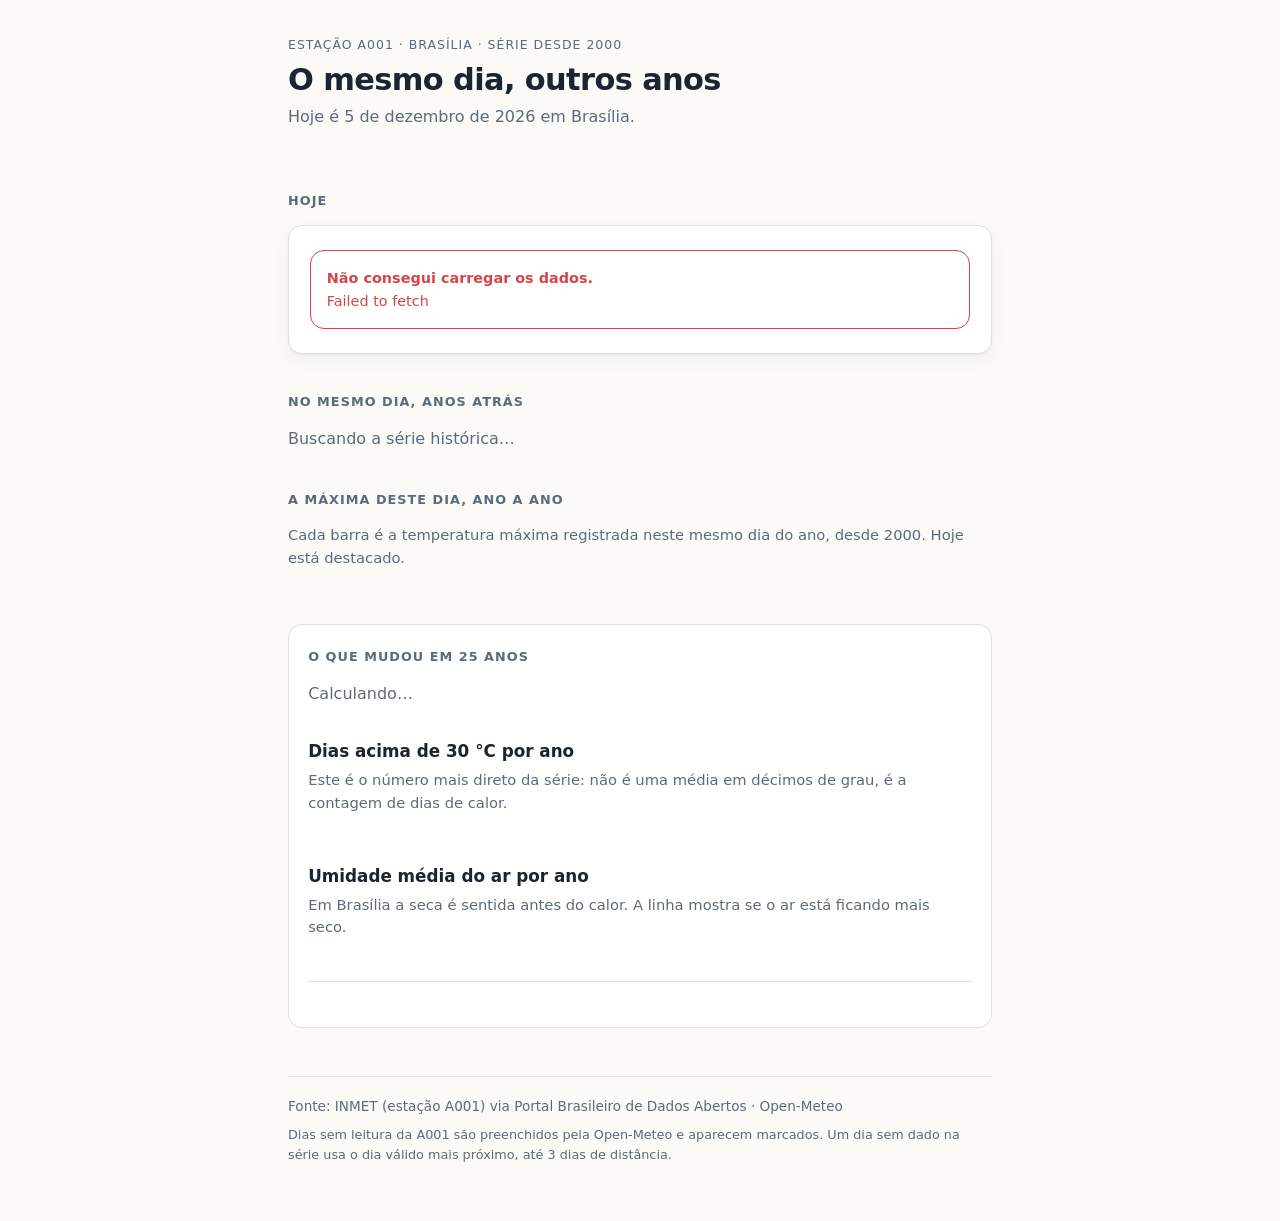
==== site/index.html @ 70889182 "Design comportamental: manchete, ordem dos anos, estado vazio e geracao Auditoria pelas 7 lentes. Ci" ====
<!doctype html>
<html lang="pt-BR">
<head>
<meta charset="utf-8">
<meta name="viewport" content="width=device-width, initial-scale=1">
<title>Clima de Brasília — hoje e no passado</title>
<meta name="description" content="Compare a temperatura de hoje em Brasília com o mesmo dia há 1, 5, 10 e 20 anos, com dados do INMET desde 2000.">
<link rel="stylesheet" href="estilo.css">
</head>
<body>

<header class="topo">
  <p class="olho">Estação A001 · Brasília · série desde 2000</p>
  <h1>O mesmo dia, outros anos</h1>
  <p class="subtitulo" id="subtitulo">Carregando…</p>
</header>

<main>

  <!-- A manchete vem antes de tudo: e o achado que da sentido ao resto da pagina. -->
  <section class="manchete" id="manchete" hidden>
    <p class="manchete-frase" id="manchete-frase"></p>
    <p class="manchete-fonte" id="manchete-fonte"></p>
  </section>

  <!-- O aluno escolhe algo antes de ler: o que ele mesmo gera, ele lembra. -->
  <section class="bloco geracao" id="geracao" hidden>
    <label class="geracao-rotulo" for="ano-nascimento">Em que ano você nasceu?</label>
    <div class="geracao-campo">
      <input type="number" id="ano-nascimento" inputmode="numeric"
             min="1990" max="2026" step="1" placeholder="2009" autocomplete="off">
      <button type="button" id="geracao-botao">Ver meu clima</button>
    </div>
    <p class="geracao-resposta" id="geracao-resposta" hidden></p>
  </section>

  <section class="bloco" aria-labelledby="t-hoje">
    <h2 id="t-hoje" class="rotulo">Hoje</h2>
    <div id="cartao-hoje" class="cartao cartao-hoje">
      <p class="carregando">Buscando a temperatura de hoje…</p>
    </div>
  </section>

  <section class="bloco" aria-labelledby="t-antes">
    <h2 id="t-antes" class="rotulo">No mesmo dia, anos atrás</h2>
    <div id="cartoes-passado" class="grade">
      <p class="carregando">Buscando a série histórica…</p>
    </div>
    <p class="nota" id="nota-aproximacao" hidden></p>
  </section>

  <section class="bloco" aria-labelledby="t-serie">
    <h2 id="t-serie" class="rotulo">A máxima deste dia, ano a ano</h2>
    <p class="explica">Cada barra é a temperatura máxima registrada neste mesmo dia do ano, desde 2000. Hoje está destacado.</p>
    <div id="grafico-serie" class="grafico"></div>
  </section>

  <section class="bloco destaque" aria-labelledby="t-tendencia">
    <h2 id="t-tendencia" class="rotulo">O que mudou em 25 anos</h2>
    <div id="tendencias" class="tendencias">
      <p class="carregando">Calculando…</p>
    </div>

    <h3 class="sub">Dias acima de 30 °C por ano</h3>
    <p class="explica">Este é o número mais direto da série: não é uma média em décimos de grau, é a contagem de dias de calor.</p>
    <div id="grafico-quentes" class="grafico"></div>

    <h3 class="sub">Umidade média do ar por ano</h3>
    <p class="explica">Em Brasília a seca é sentida antes do calor. A linha mostra se o ar está ficando mais seco.</p>
    <div id="grafico-umidade" class="grafico"></div>

    <div class="leitura" id="leitura-honesta"></div>
  </section>

</main>

<footer>
  <p>Fonte: INMET (estação A001) via Portal Brasileiro de Dados Abertos · Open-Meteo</p>
  <p class="miudo">Dias sem leitura da A001 são preenchidos pela Open-Meteo e aparecem marcados. Um dia sem dado na série usa o dia válido mais próximo, até 3 dias de distância.</p>
</footer>

<script src="app.js"></script>
</body>
</html>
---- site/estilo.css ----
/* Clima Brasilia - mobile first, sem framework. */

:root {
  --tinta:        #1b2430;
  --tinta-fraca:  #5b6b7c;
  --papel:        #fbfaf7;
  --papel-cartao: #ffffff;
  --linha:        #e3e0d9;
  --quente:       #d64545;
  --frio:         #3b7ea1;
  --seco:         #c98a2b;
  --chuva:        #3b7ea1;
  --hoje:         #1b2430;
  --raio: 14px;
  --sombra: 0 1px 2px rgba(27, 36, 48, .06), 0 6px 18px rgba(27, 36, 48, .05);
}

@media (prefers-color-scheme: dark) {
  :root {
    --tinta:        #eef1f4;
    --tinta-fraca:  #9aa8b6;
    --papel:        #14181d;
    --papel-cartao: #1c2229;
    --linha:        #2c343d;
    --quente:       #ff6b6b;
    --frio:         #6fb3d2;
    --seco:         #e0a94a;
    --hoje:         #eef1f4;
    --sombra: 0 1px 2px rgba(0, 0, 0, .3), 0 6px 18px rgba(0, 0, 0, .25);
  }
}

* { box-sizing: border-box; }

body {
  margin: 0;
  padding: 0 1.1rem 3rem;
  background: var(--papel);
  color: var(--tinta);
  font: 16px/1.55 system-ui, -apple-system, "Segoe UI", Roboto, sans-serif;
  -webkit-text-size-adjust: 100%;
}

main, header, footer { max-width: 44rem; margin: 0 auto; }

/* ---------- topo ---------- */

.topo { padding: 2.2rem 0 1.4rem; }

.olho {
  margin: 0 0 .5rem;
  font-size: .78rem;
  letter-spacing: .08em;
  text-transform: uppercase;
  color: var(--tinta-fraca);
}

h1 {
  margin: 0;
  font-size: 1.9rem;
  line-height: 1.15;
  letter-spacing: -.02em;
}

.subtitulo { margin: .5rem 0 0; color: var(--tinta-fraca); }

/* ---------- manchete (o achado, antes de tudo) ---------- */

.manchete {
  margin: 1.4rem 0 2rem;
  padding: 1.2rem 1.2rem 1.1rem;
  border-radius: var(--raio);
  background: var(--quente);
  color: #fff;
}

.manchete-frase {
  margin: 0;
  font-size: 1.32rem;
  line-height: 1.28;
  font-weight: 600;
  letter-spacing: -.015em;
}

.manchete-frase b { font-weight: 800; }

.manchete-fonte {
  margin: .55rem 0 0;
  font-size: .78rem;
  opacity: .85;
}

/* ---------- geracao (o aluno produz antes de ler) ---------- */

.geracao {
  background: var(--papel-cartao);
  border: 1px solid var(--linha);
  border-radius: var(--raio);
  padding: 1.1rem 1.2rem 1.2rem;
}

.geracao-rotulo {
  display: block;
  font-size: 1.02rem;
  font-weight: 600;
  margin-bottom: .7rem;
}

.geracao-campo { display: flex; gap: .5rem; }

.geracao-campo input {
  flex: 0 1 7rem;
  font: inherit;
  padding: .55rem .7rem;
  border: 1px solid var(--linha);
  border-radius: 9px;
  background: var(--papel);
  color: var(--tinta);
  -moz-appearance: textfield;
}
.geracao-campo input::-webkit-outer-spin-button,
.geracao-campo input::-webkit-inner-spin-button { -webkit-appearance: none; margin: 0; }

.geracao-campo button {
  font: inherit;
  font-weight: 600;
  padding: .55rem 1rem;
  border: 0;
  border-radius: 9px;
  background: var(--tinta);
  color: var(--papel);
  cursor: pointer;
}
.geracao-campo button:hover { opacity: .88; }

.geracao-resposta {
  margin: .9rem 0 0;
  font-size: 1rem;
  line-height: 1.5;
  padding-top: .9rem;
  border-top: 1px solid var(--linha);
}
.geracao-resposta strong { color: var(--quente); }
.geracao-resposta .miudo { display: block; margin-top: .4rem; color: var(--tinta-fraca); }

/* ---------- blocos ---------- */

.bloco { margin: 2.4rem 0; }

.rotulo {
  margin: 0 0 .9rem;
  font-size: .8rem;
  letter-spacing: .08em;
  text-transform: uppercase;
  color: var(--tinta-fraca);
  font-weight: 600;
}

.sub { margin: 2rem 0 .3rem; font-size: 1.05rem; }

.explica { margin: .1rem 0 1rem; color: var(--tinta-fraca); font-size: .92rem; }

.destaque {
  background: var(--papel-cartao);
  border: 1px solid var(--linha);
  border-radius: var(--raio);
  padding: 1.4rem 1.2rem 1.6rem;
}

/* ---------- cartoes ---------- */

.cartao {
  background: var(--papel-cartao);
  border: 1px solid var(--linha);
  border-radius: var(--raio);
  padding: 1.1rem 1.2rem;
  box-shadow: var(--sombra);
}

.cartao-hoje { padding: 1.5rem 1.3rem; }

.cartao-hoje .temp-grande {
  font-size: 3.6rem;
  line-height: 1;
  font-weight: 600;
  letter-spacing: -.03em;
  margin: .2rem 0 .1rem;
}

.grade {
  display: grid;
  gap: .8rem;
  grid-template-columns: 1fr 1fr;
}

@media (max-width: 27rem) { .grade { grid-template-columns: 1fr; } }

.quando { font-size: .82rem; color: var(--tinta-fraca); margin: 0 0 .35rem; }

.data-cheia { font-size: .78rem; color: var(--tinta-fraca); margin: .1rem 0 .7rem; }

.temp {
  font-size: 1.8rem;
  font-weight: 600;
  letter-spacing: -.02em;
  margin: 0;
}

.temp .unidade { font-size: .95rem; font-weight: 400; color: var(--tinta-fraca); }

.linhas { margin: .7rem 0 0; padding: 0; list-style: none; font-size: .88rem; }
.linhas li { display: flex; justify-content: space-between; gap: 1rem; padding: .18rem 0; }
.linhas .chave { color: var(--tinta-fraca); }

/* diferenca para hoje */
.dif { font-size: .88rem; font-weight: 600; margin: .5rem 0 0; }
.dif.sobe  { color: var(--quente); }
.dif.desce { color: var(--frio); }
.dif.igual { color: var(--tinta-fraca); }

/* ---------- selos ---------- */

.selo {
  display: inline-block;
  font-size: .72rem;
  font-weight: 700;
  letter-spacing: .04em;
  text-transform: uppercase;
  padding: .22rem .5rem;
  border-radius: 999px;
  margin-bottom: .5rem;
}
.selo-quente { background: var(--quente); color: #fff; }
.selo-seco   { background: var(--seco);   color: #fff; }
.selo-frio   { background: var(--frio);   color: #fff; }
.selo-fonte  { background: transparent; color: var(--tinta-fraca); border: 1px solid var(--linha); }

/* ---------- graficos ---------- */

.grafico { overflow-x: auto; margin: .3rem 0 .4rem; }
.grafico svg { display: block; min-width: 100%; height: auto; }

.g-eixo   { stroke: var(--linha); stroke-width: 1; }
.g-rotulo { fill: var(--tinta-fraca); font-size: 10px; }
.g-barra  { fill: var(--frio); opacity: .75; }
.g-barra-hoje { fill: var(--hoje); opacity: 1; }
.g-barra-quente { fill: var(--quente); opacity: .8; }
.g-linha  { fill: none; stroke: var(--seco); stroke-width: 2; }
.g-tendencia { stroke: var(--quente); stroke-width: 2; stroke-dasharray: 5 4; fill: none; }

/* ---------- tendencias ---------- */

.tendencias { display: grid; gap: .7rem; grid-template-columns: 1fr 1fr; margin-bottom: .6rem; }
@media (max-width: 27rem) { .tendencias { grid-template-columns: 1fr; } }

.tend {
  border: 1px solid var(--linha);
  border-radius: 10px;
  padding: .7rem .8rem;
}
/* A traducao vem primeiro e maior: o numero tecnico confirma, nao explica. */
.tend .traducao {
  display: block;
  font-size: .98rem;
  font-weight: 600;
  line-height: 1.3;
  margin-bottom: .35rem;
}
.tend .valor { font-size: 1.05rem; font-weight: 600; letter-spacing: -.02em; }
.tend .nome  { font-size: .78rem; color: var(--tinta-fraca); display: block; }
.tend.sobe  .valor { color: var(--quente); }
.tend.desce .valor { color: var(--frio); }
.tend.parado .valor { color: var(--tinta-fraca); }

.leitura {
  margin-top: 1.6rem;
  padding-top: 1.2rem;
  border-top: 1px solid var(--linha);
  font-size: .95rem;
}
.leitura p { margin: 0 0 .8rem; }
.leitura strong { font-weight: 600; }

/* ---------- rodape e avisos ---------- */

.nota {
  margin: .9rem 0 0;
  font-size: .85rem;
  color: var(--tinta-fraca);
  border-left: 3px solid var(--linha);
  padding-left: .7rem;
}

.carregando { color: var(--tinta-fraca); margin: 0; }

.erro {
  border: 1px solid var(--quente);
  border-radius: var(--raio);
  padding: 1rem;
  color: var(--quente);
  font-size: .9rem;
}

footer {
  margin-top: 3rem;
  padding-top: 1.2rem;
  border-top: 1px solid var(--linha);
  color: var(--tinta-fraca);
  font-size: .85rem;
}
footer p { margin: 0 0 .5rem; }
.miudo { font-size: .8rem; }
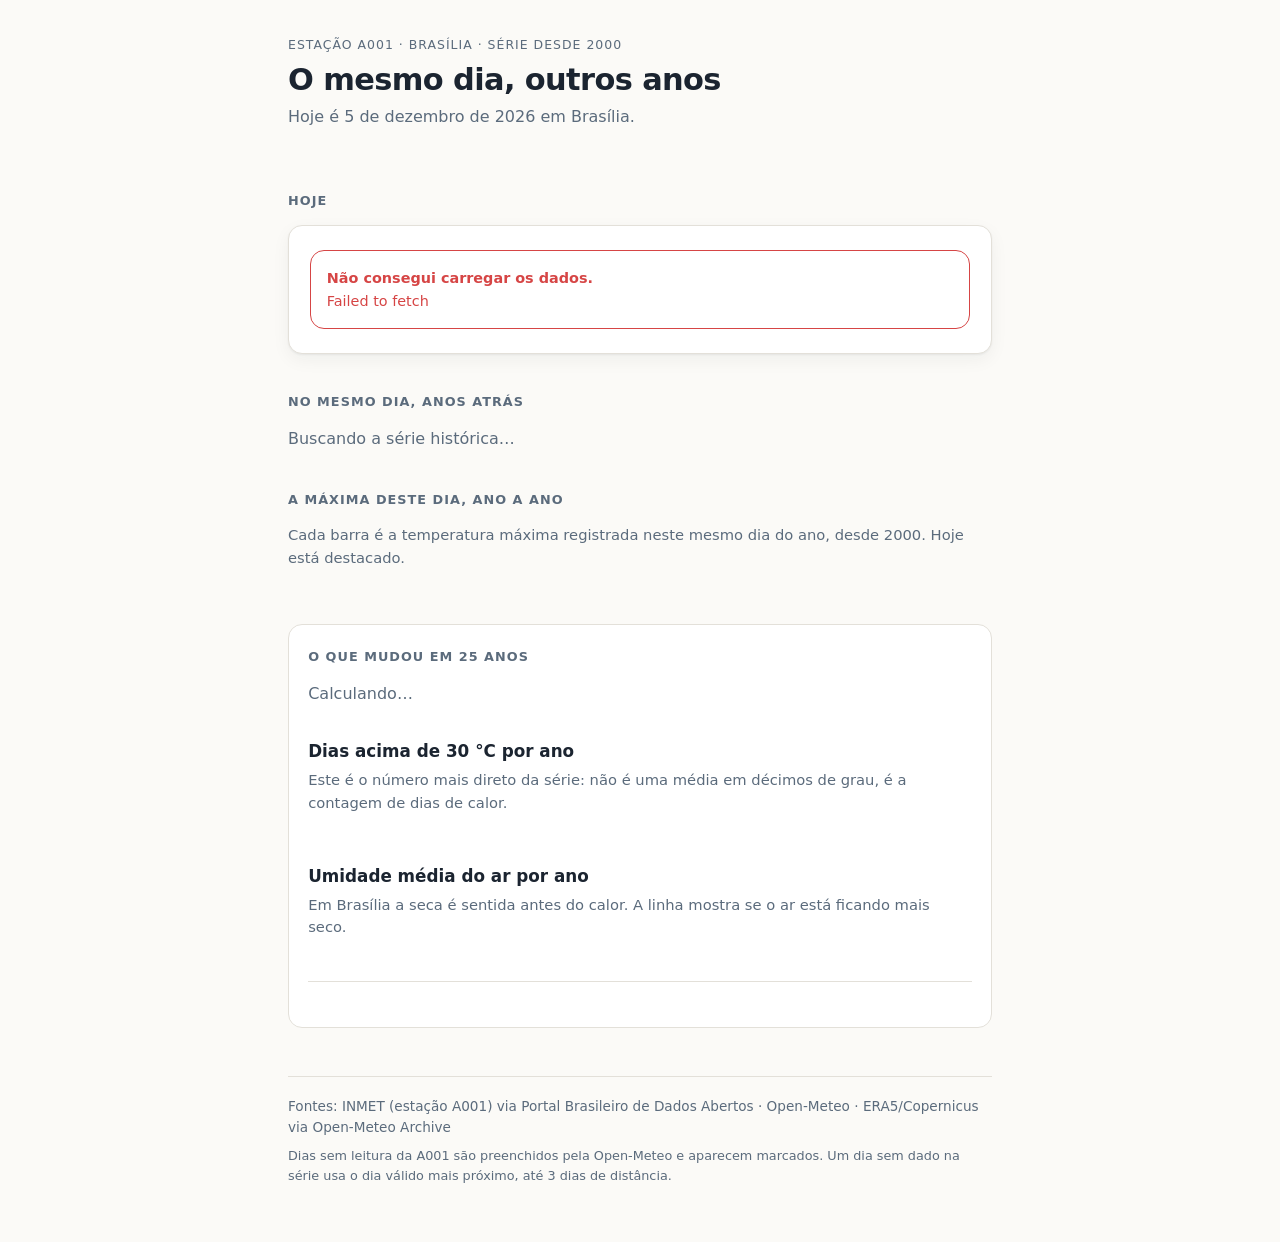
==== commit 68627099: "Faixa "Quase um seculo": ERA5 de 1940 como camada separada A estacao so existe desde 2000. O ERA5 co" ====
--- a/site/index.html
+++ b/site/index.html
@@ -72,10 +72,27 @@
     <div class="leitura" id="leitura-honesta"></div>
   </section>
 
+  <section class="bloco seculo" id="seculo" aria-labelledby="t-seculo" hidden>
+    <h2 id="t-seculo" class="rotulo">Quase um século</h2>
+    <p class="explica">
+      A estação de Brasília só existe desde 2000. Para enxergar mais longe,
+      esta faixa usa outra fonte: o <strong>ERA5</strong>, uma reconstrução do
+      clima feita por supercomputador a partir de milhares de medições, que
+      cobre este mesmo ponto do mapa <strong>desde 1940</strong>.
+    </p>
+
+    <p class="seculo-numero" id="seculo-numero"></p>
+
+    <h3 class="sub">Temperatura máxima média do ano, desde 1940</h3>
+    <div id="grafico-seculo" class="grafico"></div>
+
+    <div class="leitura" id="seculo-leitura"></div>
+  </section>
+
 </main>
 
 <footer>
-  <p>Fonte: INMET (estação A001) via Portal Brasileiro de Dados Abertos · Open-Meteo</p>
+  <p>Fontes: INMET (estação A001) via Portal Brasileiro de Dados Abertos · Open-Meteo · ERA5/Copernicus via Open-Meteo Archive</p>
   <p class="miudo">Dias sem leitura da A001 são preenchidos pela Open-Meteo e aparecem marcados. Um dia sem dado na série usa o dia válido mais próximo, até 3 dias de distância.</p>
 </footer>
 
--- a/site/estilo.css
+++ b/site/estilo.css
@@ -281,6 +281,46 @@
 .leitura p { margin: 0 0 .8rem; }
 .leitura strong { font-weight: 600; }
 
+/* ---------- faixa do seculo (ERA5) ---------- */
+
+.seculo {
+  background: var(--papel-cartao);
+  border: 1px solid var(--linha);
+  border-radius: var(--raio);
+  padding: 1.4rem 1.2rem 1.6rem;
+}
+
+.seculo-numero {
+  margin: 1.2rem 0 .4rem;
+  font-size: 1.25rem;
+  line-height: 1.32;
+  font-weight: 600;
+  letter-spacing: -.015em;
+}
+.seculo-numero strong { color: var(--quente); }
+
+/* a serie longa e uma linha, nao barras: o ERA5 e continuo e suave */
+.g-linha-seculo { fill: none; stroke: var(--frio); stroke-width: 1.6; }
+.g-area-seculo  { fill: var(--frio); opacity: .12; }
+
+.comparacao {
+  margin: 1.4rem 0 0;
+  border: 1px solid var(--linha);
+  border-radius: 10px;
+  overflow: hidden;
+  font-size: .9rem;
+}
+.comparacao div {
+  display: flex;
+  justify-content: space-between;
+  gap: 1rem;
+  padding: .6rem .8rem;
+}
+.comparacao div + div { border-top: 1px solid var(--linha); }
+.comparacao .rotulo-linha { color: var(--tinta-fraca); }
+.comparacao b { font-variant-numeric: tabular-nums; }
+.comparacao .cidade b { color: var(--quente); }
+
 /* ---------- rodape e avisos ---------- */
 
 .nota {
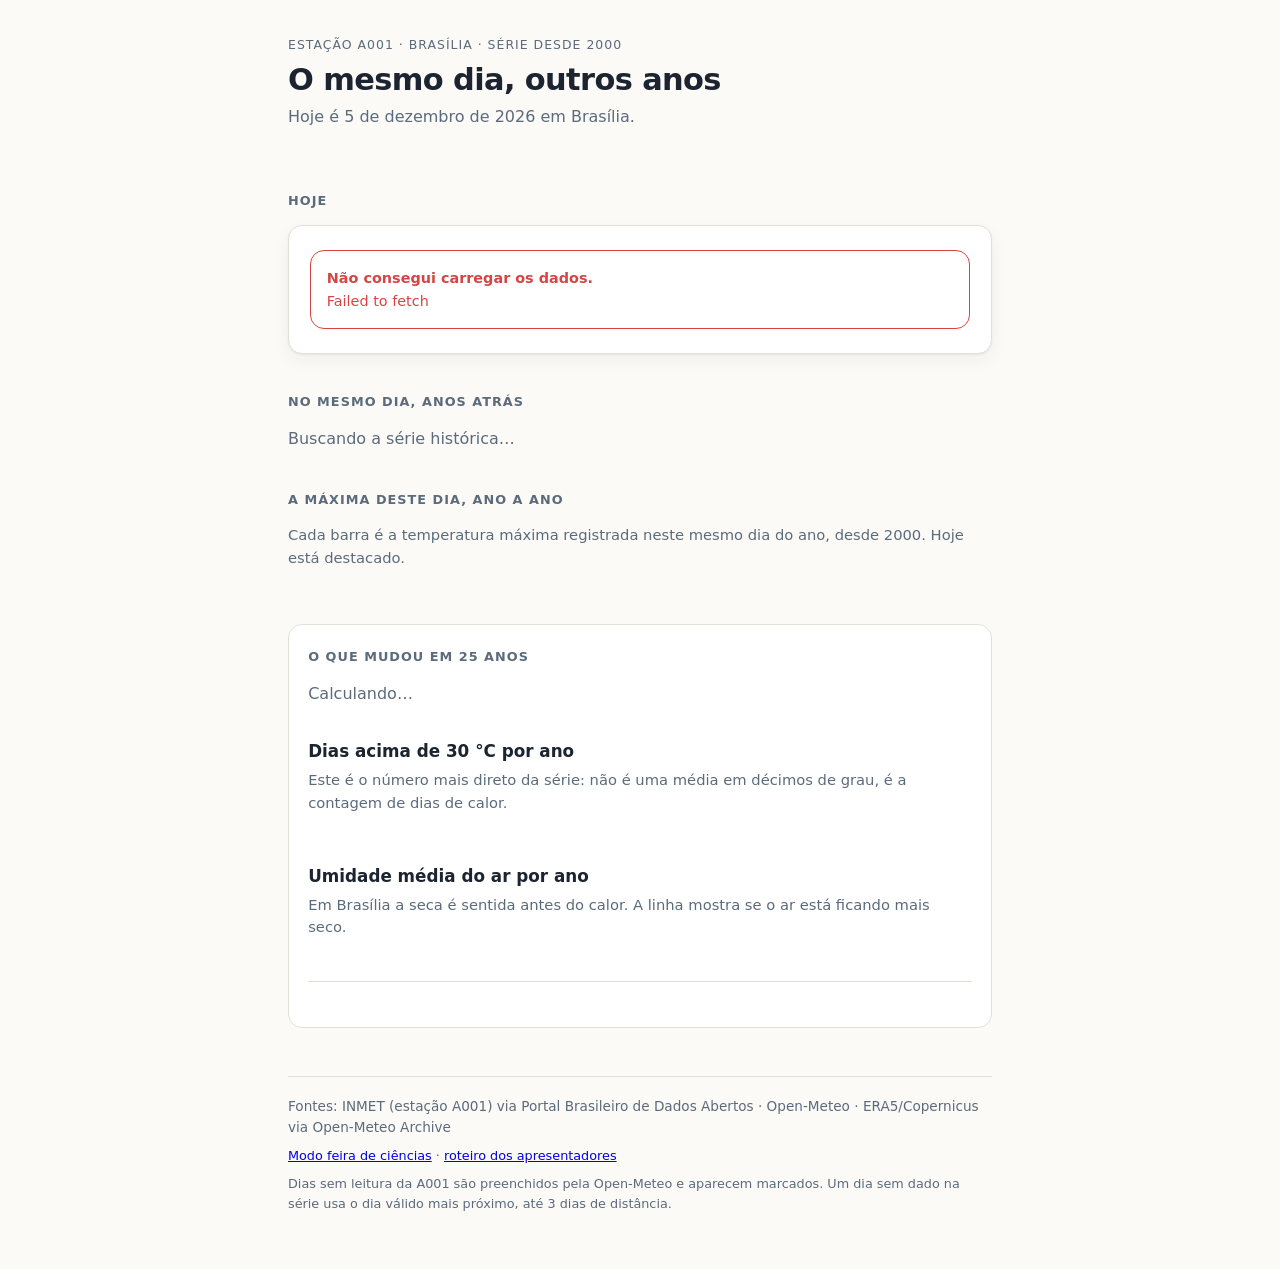
==== commit 0d16f91b: "Modo feira de ciencias: 6 telas e roteiro impresso feira.html: apresentacao em tela cheia para noteb" ====
--- a/site/index.html
+++ b/site/index.html
@@ -28,8 +28,8 @@
     <label class="geracao-rotulo" for="ano-nascimento">Em que ano você nasceu?</label>
     <div class="geracao-campo">
       <input type="number" id="ano-nascimento" inputmode="numeric"
-             min="1990" max="2026" step="1" placeholder="2009" autocomplete="off">
-      <button type="button" id="geracao-botao">Ver meu clima</button>
+             min="1990" max="2026" step="1" placeholder="2016" autocomplete="off">
+      <button type="button" id="geracao-botao">Ver o meu clima</button>
     </div>
     <p class="geracao-resposta" id="geracao-resposta" hidden></p>
   </section>
@@ -93,6 +93,7 @@
 
 <footer>
   <p>Fontes: INMET (estação A001) via Portal Brasileiro de Dados Abertos · Open-Meteo · ERA5/Copernicus via Open-Meteo Archive</p>
+  <p class="miudo"><a href="feira.html">Modo feira de ciências</a> · <a href="roteiro.html">roteiro dos apresentadores</a></p>
   <p class="miudo">Dias sem leitura da A001 são preenchidos pela Open-Meteo e aparecem marcados. Um dia sem dado na série usa o dia válido mais próximo, até 3 dias de distância.</p>
 </footer>
 
--- a/site/estilo.css
+++ b/site/estilo.css
@@ -281,6 +281,12 @@
 .leitura p { margin: 0 0 .8rem; }
 .leitura strong { font-weight: 600; }
 
+/* ---------- grafico por idade (dentro da geracao) ---------- */
+
+.grafico-idade { margin: 1rem 0 .2rem; }
+.g-numero { font-size: 9px; font-weight: 700; fill: var(--tinta); }
+.g-eixo-nome { font-size: 9px; font-style: italic; }
+
 /* ---------- faixa do seculo (ERA5) ---------- */
 
 .seculo {
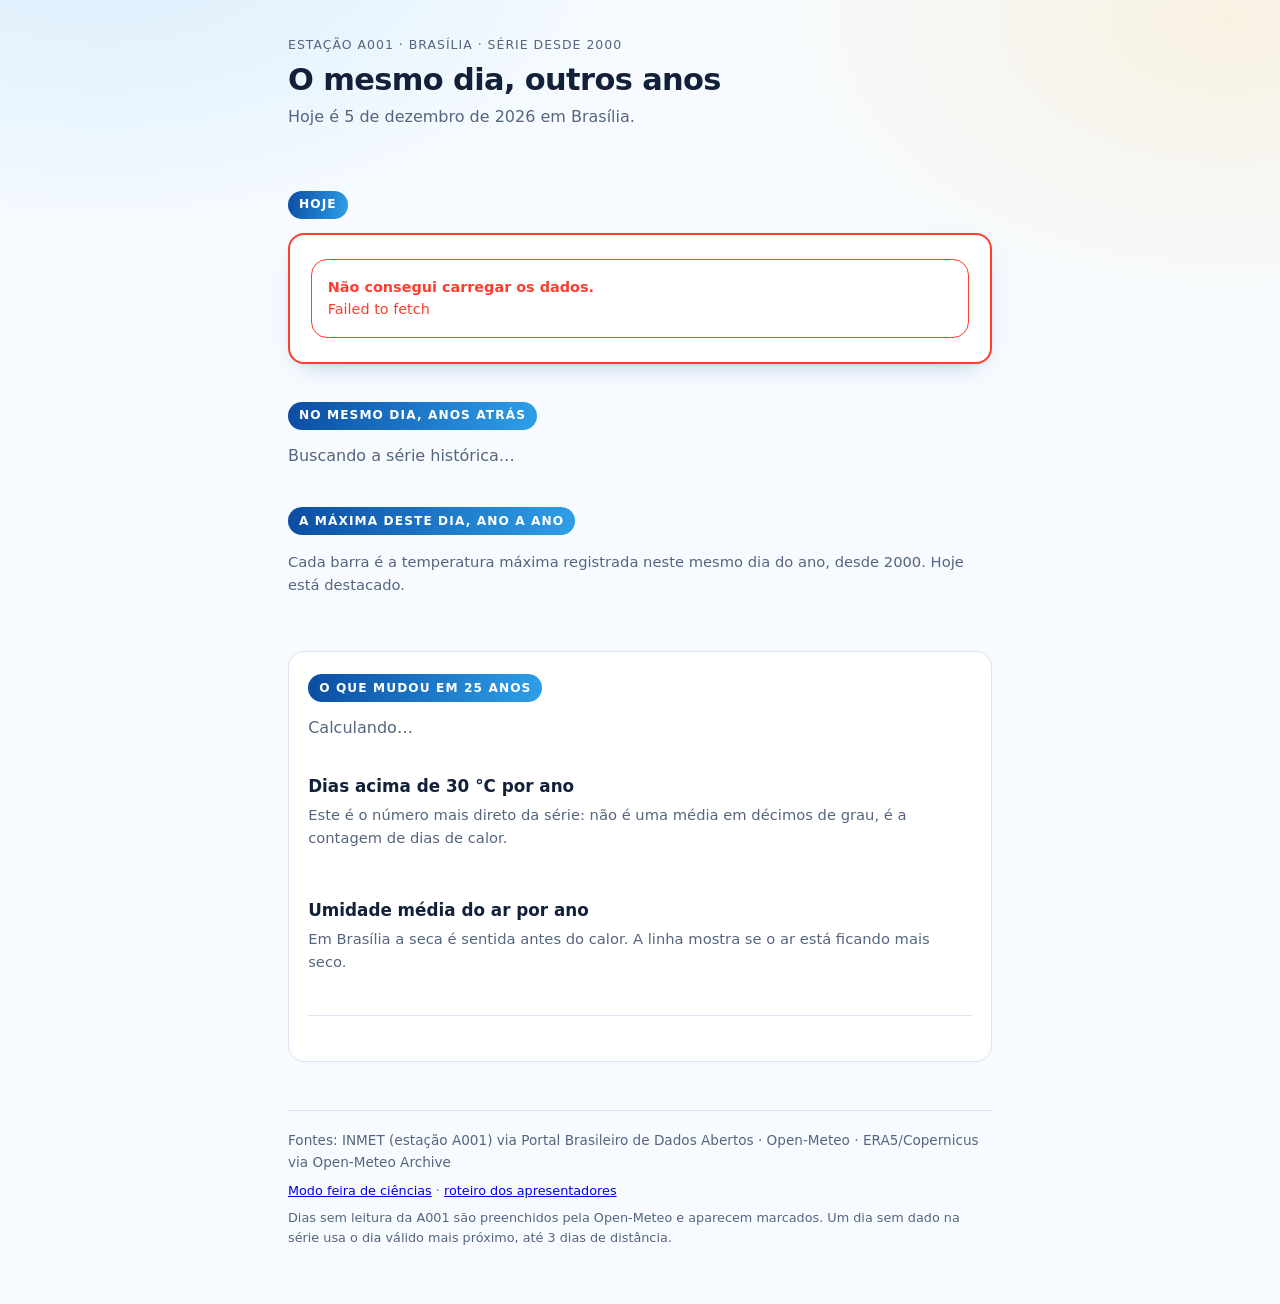
==== commit abe2a7de: "Normais Climatologicas do INMET: a umidade caiu mesmo Eu tinha acabado de corrigir o site para dizer" ====
--- a/site/index.html
+++ b/site/index.html
@@ -72,6 +72,21 @@
     <div class="leitura" id="leitura-honesta"></div>
   </section>
 
+  <section class="bloco normais" id="normais" aria-labelledby="t-normais" hidden>
+    <h2 id="t-normais" class="rotulo">O que dizem as normais oficiais</h2>
+    <p class="explica">
+      A nossa série tem 25 anos e mede uma estação automática. O INMET mantém
+      outra medição em Brasília desde <strong>1961</strong> — a estação convencional
+      83377 — e publica as <strong>Normais Climatológicas</strong>: a média de
+      <strong>30 anos</strong>, o padrão que os meteorologistas usam para dizer o que
+      é normal. Comparar duas normais é comparar dois climas.
+    </p>
+    <div id="normais-cartoes" class="tendencias"></div>
+    <h3 class="sub">Umidade média de cada mês, nas duas normais</h3>
+    <div id="grafico-normais" class="grafico"></div>
+    <div class="leitura" id="normais-leitura"></div>
+  </section>
+
   <section class="bloco seculo" id="seculo" aria-labelledby="t-seculo" hidden>
     <h2 id="t-seculo" class="rotulo">Quase um século</h2>
     <p class="explica">
--- a/site/estilo.css
+++ b/site/estilo.css
@@ -1,32 +1,45 @@
 /* Clima Brasilia - mobile first, sem framework. */
 
+/* ====================================================================
+   PALETA — a mesma da apresentação da feira (feira.css). Trocar aqui e lá
+   veste o projeto inteiro com as cores da escola. Estes hexadecimais NÃO
+   são as cores oficiais do Marista.
+   ==================================================================== */
 :root {
-  --tinta:        #1b2430;
-  --tinta-fraca:  #5b6b7c;
-  --papel:        #fbfaf7;
+  --marca:        #0b4da2;
+  --marca-clara:  #2f9fe8;
+  --calor:        #ff3d2e;
+  --calor-forte:  #d40f1f;
+  --sol:          #ffb020;
+  --frio:         #00a6ed;
+
+  --tinta:        #12203a;
+  --tinta-fraca:  #55657f;
+  --papel:        #f7fbff;
   --papel-cartao: #ffffff;
-  --linha:        #e3e0d9;
-  --quente:       #d64545;
-  --frio:         #3b7ea1;
-  --seco:         #c98a2b;
-  --chuva:        #3b7ea1;
-  --hoje:         #1b2430;
-  --raio: 14px;
-  --sombra: 0 1px 2px rgba(27, 36, 48, .06), 0 6px 18px rgba(27, 36, 48, .05);
+  --linha:        #d9e4f0;
+  --quente:       var(--calor);
+  --seco:         #b57400;
+  --chuva:        var(--frio);
+  --hoje:         #12203a;
+  --raio: 16px;
+  --sombra: 0 1px 2px rgba(11, 77, 162, .07), 0 10px 26px -16px rgba(11, 77, 162, .5);
 }
 
 @media (prefers-color-scheme: dark) {
   :root {
-    --tinta:        #eef1f4;
-    --tinta-fraca:  #9aa8b6;
-    --papel:        #14181d;
-    --papel-cartao: #1c2229;
-    --linha:        #2c343d;
-    --quente:       #ff6b6b;
-    --frio:         #6fb3d2;
-    --seco:         #e0a94a;
-    --hoje:         #eef1f4;
-    --sombra: 0 1px 2px rgba(0, 0, 0, .3), 0 6px 18px rgba(0, 0, 0, .25);
+    --tinta:        #f2f7fc;
+    --tinta-fraca:  #9db0c7;
+    --papel:        #0a1526;
+    --papel-cartao: #132139;
+    --linha:        #24344f;
+    --calor:        #ff6146;
+    --sol:          #ffc34d;
+    --frio:         #45c2ff;
+    --marca-clara:  #59b6f5;
+    --seco:         #ffc34d;
+    --hoje:         #f2f7fc;
+    --sombra: 0 1px 2px rgba(0, 0, 0, .35), 0 10px 26px -16px rgba(0, 0, 0, .7);
   }
 }
 
@@ -35,8 +48,14 @@
 body {
   margin: 0;
   padding: 0 1.1rem 3rem;
+  color: var(--tinta);
+  /* mesmo fundo vivo da feira, mais discreto porque aqui se lê texto longo */
   background: var(--papel);
-  color: var(--tinta);
+  background:
+    radial-gradient(900px 520px at 8% -8%, color-mix(in srgb, var(--marca-clara) 15%, transparent), transparent 62%),
+    radial-gradient(760px 480px at 96% 2%, color-mix(in srgb, var(--sol) 13%, transparent), transparent 64%),
+    var(--papel);
+  background-attachment: fixed;
   font: 16px/1.55 system-ui, -apple-system, "Segoe UI", Roboto, sans-serif;
   -webkit-text-size-adjust: 100%;
 }
@@ -68,10 +87,12 @@
 
 .manchete {
   margin: 1.4rem 0 2rem;
-  padding: 1.2rem 1.2rem 1.1rem;
-  border-radius: var(--raio);
-  background: var(--quente);
+  padding: 1.3rem 1.3rem 1.2rem;
+  border-radius: var(--raio);
+  background: var(--calor-forte);
+  background: linear-gradient(115deg, var(--calor-forte), var(--calor) 55%, var(--sol));
   color: #fff;
+  box-shadow: 0 14px 34px -20px var(--calor);
 }
 
 .manchete-frase {
@@ -123,15 +144,18 @@
 
 .geracao-campo button {
   font: inherit;
-  font-weight: 600;
-  padding: .55rem 1rem;
+  font-weight: 700;
+  padding: .55rem 1.2rem;
   border: 0;
-  border-radius: 9px;
-  background: var(--tinta);
-  color: var(--papel);
+  border-radius: 999px;
+  background: linear-gradient(100deg, var(--marca), var(--marca-clara));
+  color: #fff;
   cursor: pointer;
-}
-.geracao-campo button:hover { opacity: .88; }
+  box-shadow: 0 8px 20px -10px var(--marca);
+  transition: transform .15s, box-shadow .15s;
+}
+.geracao-campo button:hover { transform: translateY(-2px) scale(1.02); }
+.geracao-campo button:active { transform: none; }
 
 .geracao-resposta {
   margin: .9rem 0 0;
@@ -140,7 +164,8 @@
   padding-top: .9rem;
   border-top: 1px solid var(--linha);
 }
-.geracao-resposta strong { color: var(--quente); }
+.geracao-resposta strong { color: var(--calor-forte); }
+@media (prefers-color-scheme: dark){ .geracao-resposta strong { color: var(--calor); } }
 .geracao-resposta .miudo { display: block; margin-top: .4rem; color: var(--tinta-fraca); }
 
 /* ---------- blocos ---------- */
@@ -148,12 +173,17 @@
 .bloco { margin: 2.4rem 0; }
 
 .rotulo {
+  display: inline-block;
   margin: 0 0 .9rem;
-  font-size: .8rem;
-  letter-spacing: .08em;
+  font-size: .76rem;
+  letter-spacing: .09em;
   text-transform: uppercase;
-  color: var(--tinta-fraca);
-  font-weight: 600;
+  color: #fff;
+  font-weight: 700;
+  background: linear-gradient(100deg, var(--marca), var(--marca-clara));
+  padding: .36em .9em;
+  border-radius: 999px;
+  white-space: nowrap;
 }
 
 .sub { margin: 2rem 0 .3rem; font-size: 1.05rem; }
@@ -171,11 +201,12 @@
 
 .cartao {
   background: var(--papel-cartao);
-  border: 1px solid var(--linha);
+  border: 2px solid var(--linha);
   border-radius: var(--raio);
   padding: 1.1rem 1.2rem;
   box-shadow: var(--sombra);
 }
+.cartao-hoje { border-color: var(--calor); }
 
 .cartao-hoje { padding: 1.5rem 1.3rem; }
 
@@ -230,7 +261,7 @@
   border-radius: 999px;
   margin-bottom: .5rem;
 }
-.selo-quente { background: var(--quente); color: #fff; }
+.selo-quente { background: linear-gradient(100deg, var(--calor-forte), var(--calor)); color: #fff; }
 .selo-seco   { background: var(--seco);   color: #fff; }
 .selo-frio   { background: var(--frio);   color: #fff; }
 .selo-fonte  { background: transparent; color: var(--tinta-fraca); border: 1px solid var(--linha); }
@@ -242,11 +273,11 @@
 
 .g-eixo   { stroke: var(--linha); stroke-width: 1; }
 .g-rotulo { fill: var(--tinta-fraca); font-size: 10px; }
-.g-barra  { fill: var(--frio); opacity: .75; }
+.g-barra  { fill: var(--marca-clara); opacity: .8; }
 .g-barra-hoje { fill: var(--hoje); opacity: 1; }
-.g-barra-quente { fill: var(--quente); opacity: .8; }
-.g-linha  { fill: none; stroke: var(--seco); stroke-width: 2; }
-.g-tendencia { stroke: var(--quente); stroke-width: 2; stroke-dasharray: 5 4; fill: none; }
+.g-barra-quente { fill: var(--calor); opacity: .9; }
+.g-linha  { fill: none; stroke: var(--sol); stroke-width: 2.5; }
+.g-tendencia { stroke: var(--calor); stroke-width: 2.5; stroke-dasharray: 5 4; fill: none; }
 
 /* ---------- tendencias ---------- */
 
@@ -254,10 +285,20 @@
 @media (max-width: 27rem) { .tendencias { grid-template-columns: 1fr; } }
 
 .tend {
-  border: 1px solid var(--linha);
-  border-radius: 10px;
-  padding: .7rem .8rem;
-}
+  border: 2px solid var(--linha);
+  border-left-width: 7px;
+  border-radius: 12px;
+  padding: .75rem .9rem;
+  background: var(--papel-cartao);
+}
+.tend.sobe   { border-left-color: var(--calor); }
+.tend.desce  { border-left-color: var(--frio); }
+.tend.parado { border-left-color: var(--tinta-fraca); }
+/* tendencia dentro da margem de erro: cinza e tracejada, para nao parecer
+   uma descoberta */
+.tend.incerto { border-left-color: var(--tinta-fraca); border-left-style: dashed; }
+.tend.incerto .valor { color: var(--tinta-fraca); font-size: .95rem; }
+.tend.incerto .traducao { color: var(--tinta-fraca); }
 /* A traducao vem primeiro e maior: o numero tecnico confirma, nao explica. */
 .tend .traducao {
   display: block;
@@ -286,6 +327,23 @@
 .grafico-idade { margin: 1rem 0 .2rem; }
 .g-numero { font-size: 9px; font-weight: 700; fill: var(--tinta); }
 .g-eixo-nome { font-size: 9px; font-style: italic; }
+
+.normais {
+  background: var(--papel-cartao);
+  border: 1px solid var(--linha);
+  border-radius: var(--raio);
+  padding: 1.4rem 1.2rem 1.6rem;
+}
+.gn-antiga { fill: var(--tinta-fraca); opacity: .5; }
+.gn-nova   { fill: var(--sol); }
+.legenda-normais { margin: .4rem 0 0; font-size: .85rem; color: var(--tinta-fraca); }
+.legenda-normais .amostra {
+  display: inline-block; width: .8em; height: .8em; border-radius: 2px;
+  vertical-align: -.05em; margin: 0 .3em 0 .9em;
+}
+.legenda-normais .amostra:first-of-type { margin-left: 0; }
+.legenda-normais .gn-antiga { background: var(--tinta-fraca); opacity: .5; }
+.legenda-normais .gn-nova   { background: var(--sol); opacity: 1; }
 
 /* ---------- faixa do seculo (ERA5) ---------- */
 
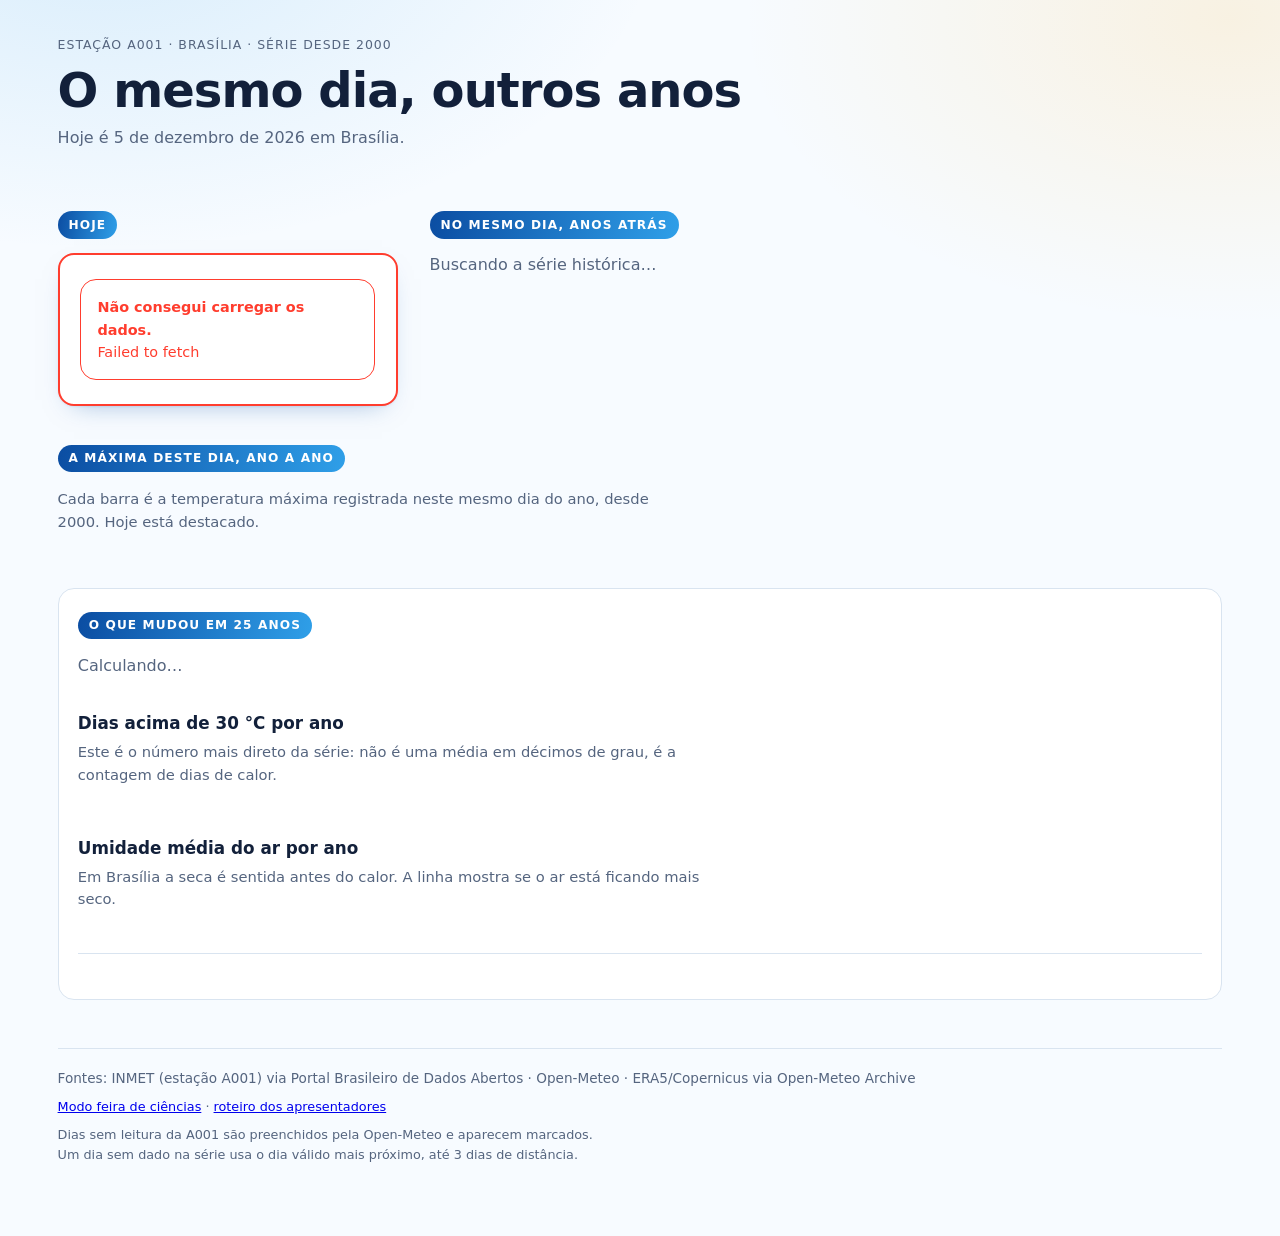
==== commit aa9e0dfd: "Pagina inicial em largura total, com a prosa em medida legivel Em 1343px o conteudo ficava preso em " ====
--- a/site/index.html
+++ b/site/index.html
@@ -34,20 +34,22 @@
     <p class="geracao-resposta" id="geracao-resposta" hidden></p>
   </section>
 
-  <section class="bloco" aria-labelledby="t-hoje">
-    <h2 id="t-hoje" class="rotulo">Hoje</h2>
-    <div id="cartao-hoje" class="cartao cartao-hoje">
-      <p class="carregando">Buscando a temperatura de hoje…</p>
-    </div>
-  </section>
+  <div class="bloco comparativo-lado-a-lado">
+    <section aria-labelledby="t-hoje">
+      <h2 id="t-hoje" class="rotulo">Hoje</h2>
+      <div id="cartao-hoje" class="cartao cartao-hoje">
+        <p class="carregando">Buscando a temperatura de hoje…</p>
+      </div>
+    </section>
 
-  <section class="bloco" aria-labelledby="t-antes">
-    <h2 id="t-antes" class="rotulo">No mesmo dia, anos atrás</h2>
-    <div id="cartoes-passado" class="grade">
-      <p class="carregando">Buscando a série histórica…</p>
-    </div>
-    <p class="nota" id="nota-aproximacao" hidden></p>
-  </section>
+    <section aria-labelledby="t-antes">
+      <h2 id="t-antes" class="rotulo">No mesmo dia, anos atrás</h2>
+      <div id="cartoes-passado" class="grade">
+        <p class="carregando">Buscando a série histórica…</p>
+      </div>
+      <p class="nota" id="nota-aproximacao" hidden></p>
+    </section>
+  </div>
 
   <section class="bloco" aria-labelledby="t-serie">
     <h2 id="t-serie" class="rotulo">A máxima deste dia, ano a ano</h2>
--- a/site/estilo.css
+++ b/site/estilo.css
@@ -47,7 +47,8 @@
 
 body {
   margin: 0;
-  padding: 0 1.1rem 3rem;
+  /* respiro lateral que cresce com a tela, em vez de margem fixa */
+  padding: 0 clamp(1.1rem, 4.5vw, 4rem) 4rem;
   color: var(--tinta);
   /* mesmo fundo vivo da feira, mais discreto porque aqui se lê texto longo */
   background: var(--papel);
@@ -60,7 +61,13 @@
   -webkit-text-size-adjust: 100%;
 }
 
-main, header, footer { max-width: 44rem; margin: 0 auto; }
+/* Largura total com respiro. O contêiner e largo, mas a PROSA continua
+   presa a uma medida legivel (~68 caracteres): linha longa demais cansa e
+   faz o olho perder a volta. Cartoes e graficos aproveitam a largura toda. */
+main, header, footer { max-width: 1400px; margin: 0 auto; }
+
+.subtitulo, .explica, .nota, .leitura p, .miudo,
+.geracao-resposta, .seculo > .explica { max-width: 68ch; }
 
 /* ---------- topo ---------- */
 
@@ -76,7 +83,7 @@
 
 h1 {
   margin: 0;
-  font-size: 1.9rem;
+  font-size: clamp(1.9rem, 4.2vw, 3rem);
   line-height: 1.15;
   letter-spacing: -.02em;
 }
@@ -97,7 +104,8 @@
 
 .manchete-frase {
   margin: 0;
-  font-size: 1.32rem;
+  max-width: 30ch;
+  font-size: clamp(1.32rem, 2.6vw, 2rem);
   line-height: 1.28;
   font-weight: 600;
   letter-spacing: -.015em;
@@ -107,6 +115,7 @@
 
 .manchete-fonte {
   margin: .55rem 0 0;
+  max-width: 60ch;
   font-size: .78rem;
   opacity: .85;
 }
@@ -114,6 +123,7 @@
 /* ---------- geracao (o aluno produz antes de ler) ---------- */
 
 .geracao {
+  max-width: 52rem;
   background: var(--papel-cartao);
   border: 1px solid var(--linha);
   border-radius: var(--raio);
@@ -169,6 +179,20 @@
 .geracao-resposta .miudo { display: block; margin-top: .4rem; color: var(--tinta-fraca); }
 
 /* ---------- blocos ---------- */
+
+/* Em tela larga o cartao de hoje e os quatro anos ficam lado a lado: a
+   comparacao que da nome ao site passa a caber num olhar so, em vez de
+   exigir rolagem entre o "hoje" e o "antes". */
+@media (min-width: 60rem) {
+  .comparativo-lado-a-lado {
+    display: grid;
+    grid-template-columns: minmax(0, 340px) minmax(0, 1fr);
+    gap: clamp(1.2rem, 2.5vw, 2.4rem);
+    align-items: start;
+  }
+  .comparativo-lado-a-lado > * { margin: 0; }
+  .comparativo-lado-a-lado .cartao-hoje { position: sticky; top: 1.5rem; }
+}
 
 .bloco { margin: 2.4rem 0; }
 
@@ -220,8 +244,10 @@
 
 .grade {
   display: grid;
-  gap: .8rem;
-  grid-template-columns: 1fr 1fr;
+  gap: clamp(.8rem, 1.4vw, 1.3rem);
+  /* 185px cabe os quatro anos numa linha so na coluna da direita; com 230px
+     quebrava em 3 + 1, e um cartao sozinho embaixo parece erro de layout */
+  grid-template-columns: repeat(auto-fit, minmax(min(185px, 100%), 1fr));
 }
 
 @media (max-width: 27rem) { .grade { grid-template-columns: 1fr; } }
@@ -281,7 +307,12 @@
 
 /* ---------- tendencias ---------- */
 
-.tendencias { display: grid; gap: .7rem; grid-template-columns: 1fr 1fr; margin-bottom: .6rem; }
+.tendencias {
+  display: grid;
+  gap: clamp(.7rem, 1.3vw, 1.2rem);
+  grid-template-columns: repeat(auto-fit, minmax(240px, 1fr));
+  margin-bottom: .6rem;
+}
 @media (max-width: 27rem) { .tendencias { grid-template-columns: 1fr; } }
 
 .tend {
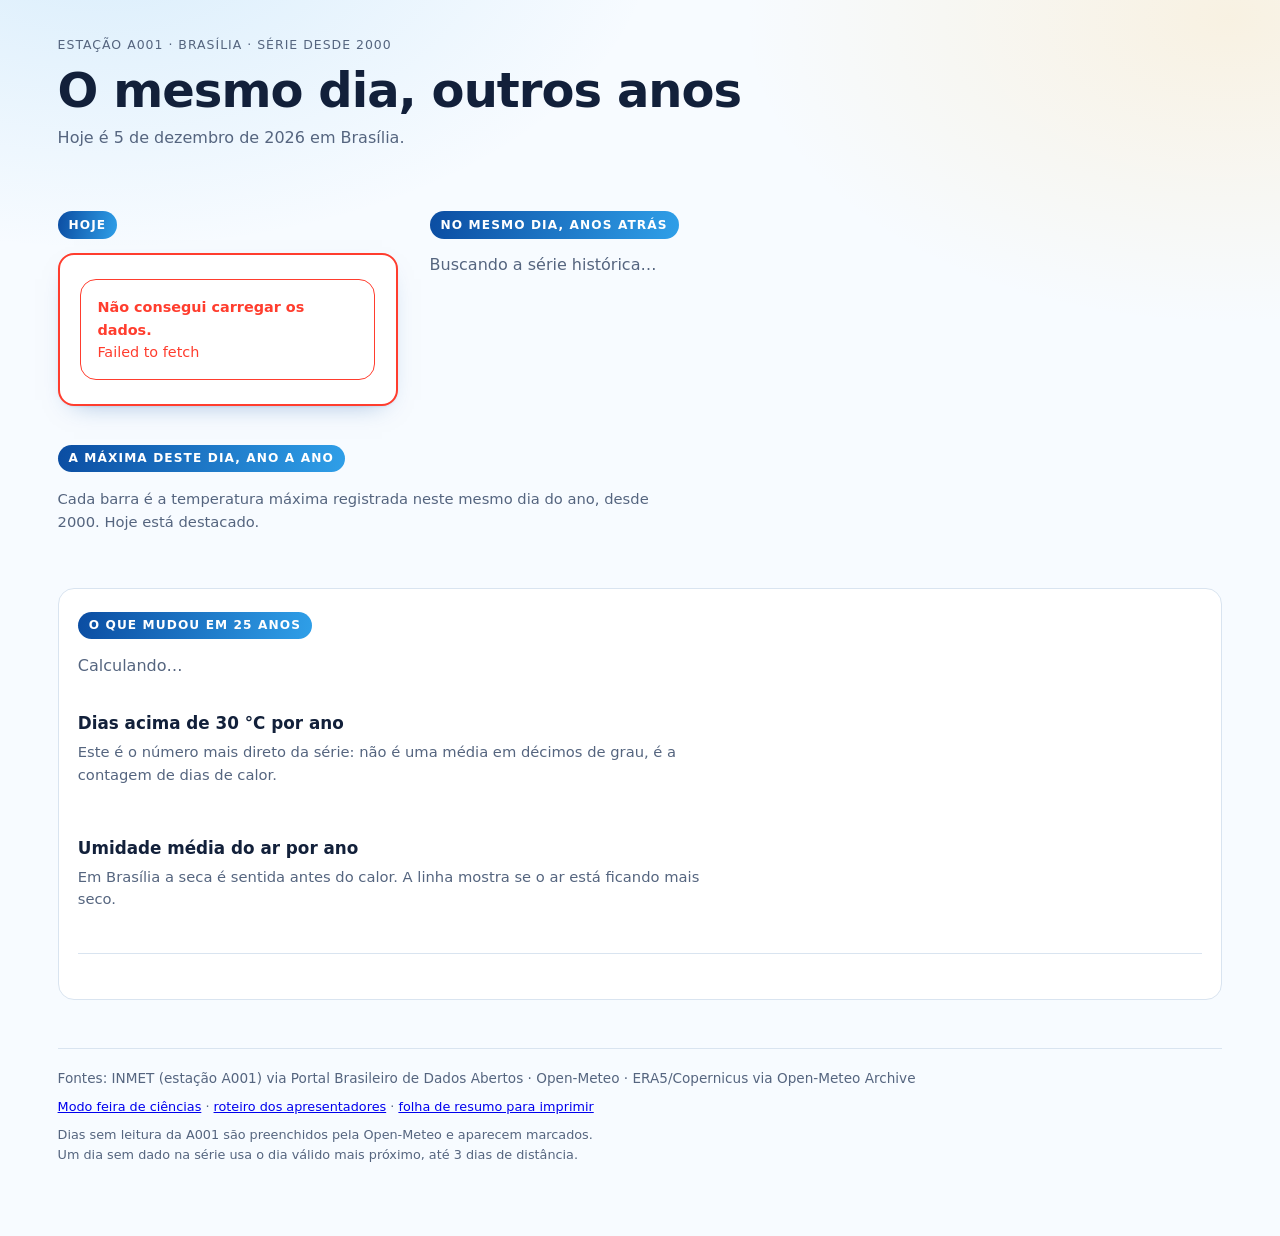
==== commit 470c1680: "Folha A4 de resumo, com QR code para o site Uma pagina para imprimir e entregar na mao: a manchete d" ====
--- a/site/index.html
+++ b/site/index.html
@@ -110,7 +110,7 @@
 
 <footer>
   <p>Fontes: INMET (estação A001) via Portal Brasileiro de Dados Abertos · Open-Meteo · ERA5/Copernicus via Open-Meteo Archive</p>
-  <p class="miudo"><a href="feira.html">Modo feira de ciências</a> · <a href="roteiro.html">roteiro dos apresentadores</a></p>
+  <p class="miudo"><a href="feira.html">Modo feira de ciências</a> · <a href="roteiro.html">roteiro dos apresentadores</a> · <a href="folha.html">folha de resumo para imprimir</a></p>
   <p class="miudo">Dias sem leitura da A001 são preenchidos pela Open-Meteo e aparecem marcados. Um dia sem dado na série usa o dia válido mais próximo, até 3 dias de distância.</p>
 </footer>
 
